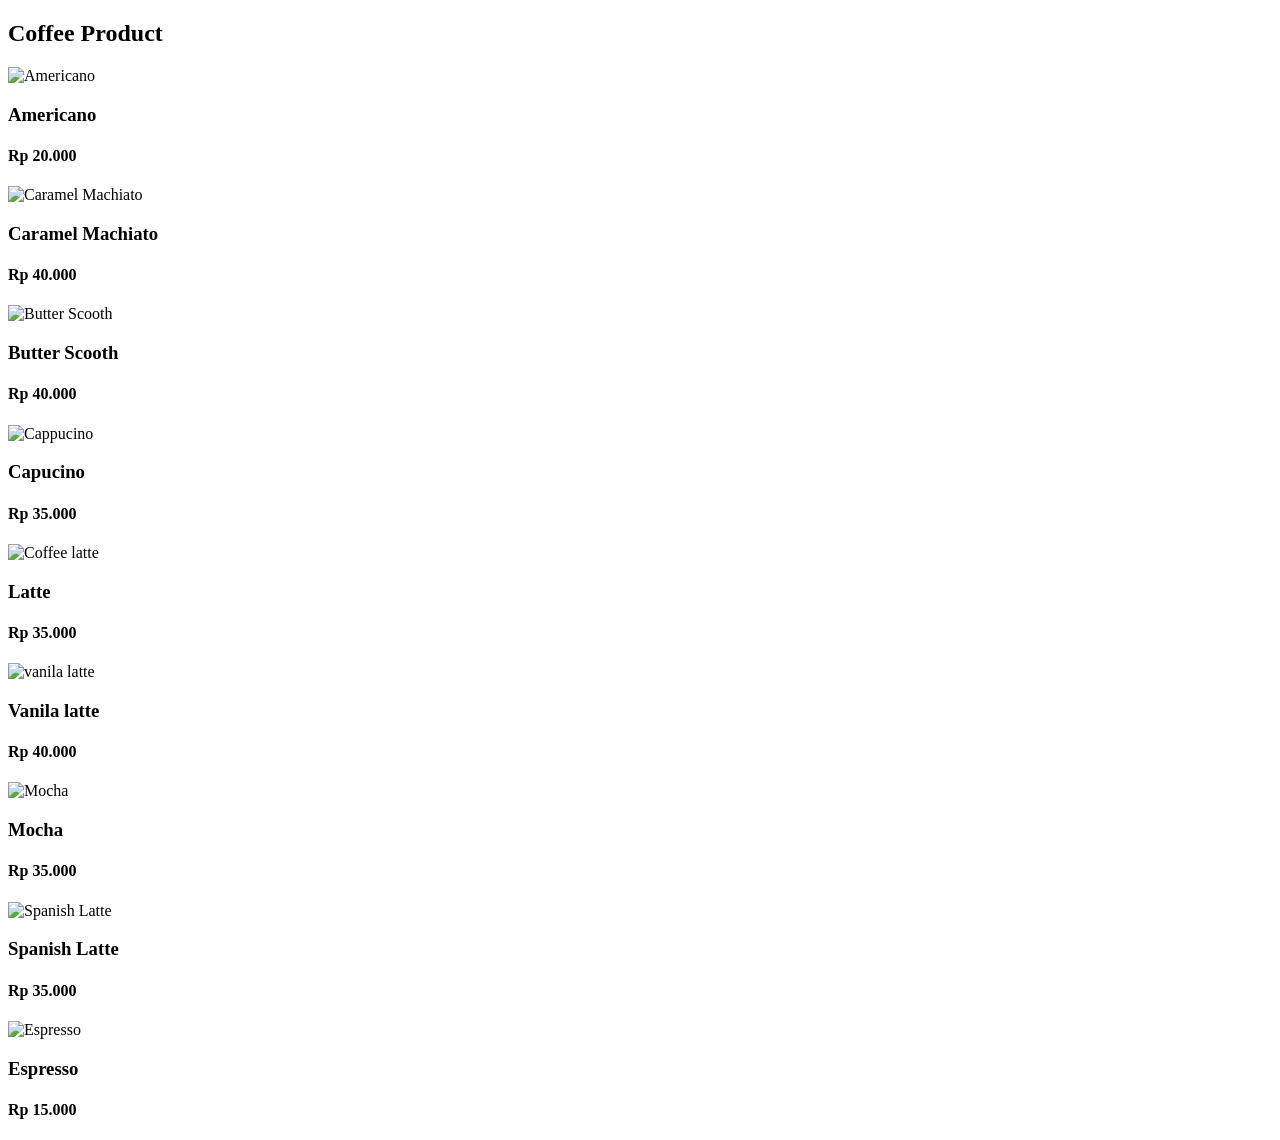
==== menu.html @ 16286ae5 "Add files via upload update menu coffe" ====
<!DOCTYPE html>
<html lang="id">

<head>
    <meta charset="UTF-8">
    <meta name="viewport" content="width=device-width, initial-scale=1.0">
    <title>Menu Coffee MAS REY</title>

    <link rel="stylesheet" href="style.css">
</head>

<body>

    <section class="menu">
        <h2>Coffee Product</h2>

        <div class="menu-container">

            <div class="card">
                <img src="kupii.jpeg" alt="Americano">
                <div class="card-body">
                    <h3>Americano</h3>
                    <h4>Rp 20.000</h4>
                </div>
            </div>

            <div class="card">
                <img src="ciato.jpeg" alt="Caramel Machiato">
                <div class="card-body">
                    <h3>Caramel Machiato</h3>
                    <h4>Rp 40.000</h4>
                </div>
            </div>

            <div class="card">
                <img src="ex.jpeg" alt="Butter Scooth">
                <div class="card-body">
                    <h3>Butter Scooth</h3>
                    <h4>Rp 40.000</h4>
                </div>
            </div>

            <div class="card">
                <img src="rere.jpeg" alt="Cappucino">
                <div class="card-body">
                    <h3>Capucino</h3>
                    <h4>Rp 35.000</h4>
                </div>
            </div>

            <div class="card">
                <img src="latteh.jpeg" alt="Coffee latte">
                <div class="card-body">
                    <h3>Latte</h3>
                    <h4>Rp 35.000</h4>
                </div>
            </div>

            <div class="card">
                <img src="vanila l.jpeg" alt="vanila latte">
                <div class="card-body">
                    <h3>Vanila latte</h3>
                    <h4>Rp 40.000</h4>
                </div>
            </div>

            <div class="card">
                <img src="mucha.jpeg" alt="Mocha">
                <div class="card-body">
                    <h3>Mocha</h3>
                    <h4>Rp 35.000</h4>
                </div>
            </div>


            <div class="card">
                <img src="spanish.jpeg" alt="Spanish Latte">
                <div class="card-body">
                    <h3>Spanish Latte</h3>
                    <h4>Rp 35.000</h4>
                </div>
            </div>

            <div class="card">
                <img src="espresso.jpeg" alt="Espresso">
                <div class="card-body">
                    <h3>Espresso</h3>
                    <h4>Rp 15.000</h4>
                </div>
            </div>




    </section>

</body>

</html>
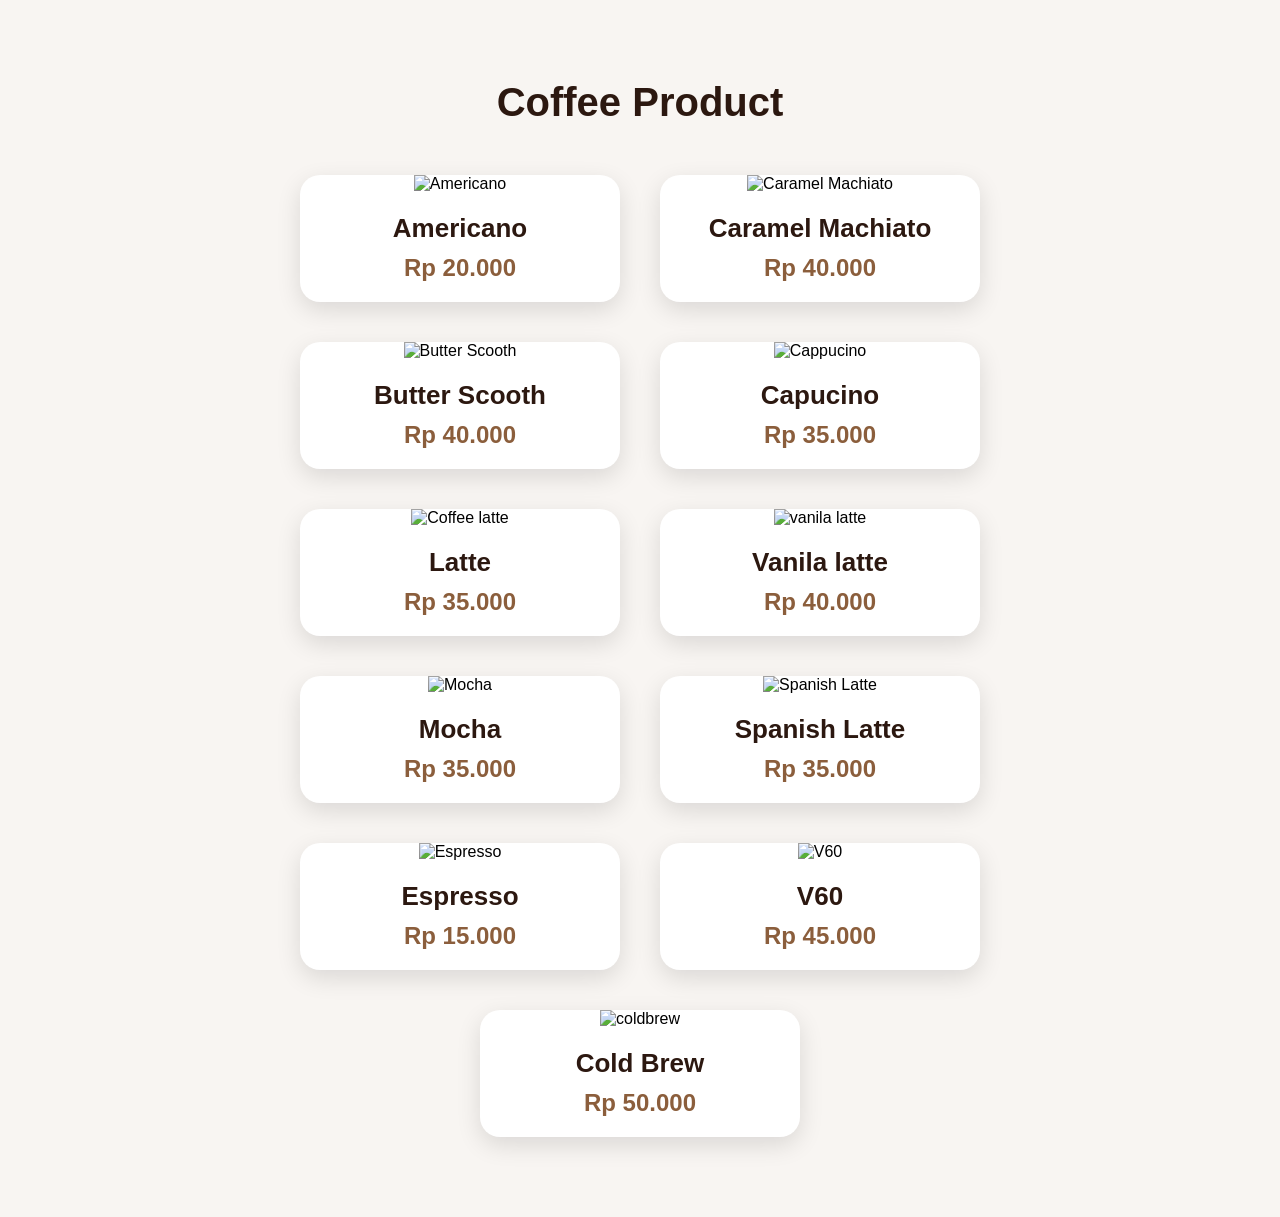
==== commit abf7258e: "project update project menu" ====
--- a/menu.html
+++ b/menu.html
@@ -89,6 +89,23 @@
                 </div>
             </div>
 
+            <div class="card">
+                <img src="V60.jpeg" alt="V60">
+                <div class="card-body">
+                    <h3>V60</h3>
+                    <h4>Rp 45.000</h4>
+                </div>
+            </div>
+
+            <div class="card">
+                <img src="cold brew.jpeg" alt="coldbrew">
+                <div class="card-body">
+                    <h3>Cold Brew</h3>
+                    <h4>Rp 50.000</h4>
+                </div>
+            </div>
+
+
 
 
 
--- a/style.css
+++ b/style.css
@@ -0,0 +1,399 @@
+
+*{
+    margin:0;
+    padding:0;
+    box-sizing:border-box;
+}
+
+body{
+    font-family:Arial, Helvetica, sans-serif;
+    background:#F5EDE4;
+}
+
+.container{
+    max-width:1200px;
+    margin:auto;
+    padding:0 20px;
+}
+
+/* ===== HEADER ===== */
+header{
+    background:#2C1810;
+    position:fixed;
+    top:0;
+    width:100%;
+    z-index:1000;
+    padding:20px 0;
+}
+
+header .container{
+    display:flex;
+    justify-content:space-between;
+    align-items:center;
+}
+
+.logo img{
+    width: 150px;;
+    height:auto;
+    display:block;
+}
+
+
+nav ul{
+    display:flex;
+    list-style:none;
+    gap:30px;
+}
+
+nav ul li a{
+    color:#fff;
+    text-decoration:none;
+    transition:.3s;
+}
+
+nav ul li a:hover{
+    color:#D4A373;
+}
+
+.hero{
+    min-height:100vh;
+    display:flex;
+    align-items:center;
+    justify-content:center;
+    text-align:center;
+    padding-top:80px;
+
+    background:
+    linear-gradient(rgba(0,0,0,.55),rgba(0,0,0,.55)),
+    url("fotokopi.jpeg");
+
+    background-size:cover;
+    background-position:center;
+    background-repeat:no-repeat;
+}
+
+.hero-content h1{
+    color:#D4A373;
+    font-size:70px;
+    margin-bottom:20px;
+}
+
+.hero-content p{
+    color:#fff;
+    font-size:18px;
+    margin-bottom:30px;
+}
+
+/* ===== BUTTON ===== */
+.btn{
+    display:inline-block;
+    background:#D4A373;
+    color:#2C1810;
+    text-decoration:none;
+    padding:15px 35px;
+    border-radius:30px;
+    font-weight:bold;
+    transition:.3s;
+}
+
+.btn:hover{
+    background:#E8C49A;
+    transform:scale(1.05);
+}
+
+/* ===== PRODUK ===== */
+.products{
+    padding:80px 0;
+}
+
+.section-title{
+    text-align:center;
+    font-size:40px;
+    margin-bottom:40px;
+    color:#2C1810;
+}
+
+.product-grid{
+    display:grid;
+    grid-template-columns:repeat(2,1fr);
+    gap:30px;
+}
+
+.product-card{
+    background:#fff;
+    border-radius:15px;
+    overflow:hidden;
+    text-align:center;
+    box-shadow:0 5px 20px rgba(0,0,0,.15);
+    transition:.3s;
+}
+
+.product-card:hover{
+    transform:translateY(-10px);
+}
+
+.product-image{
+    height:250px;
+    overflow:hidden;
+}
+
+.product-image img{
+    width:100%;
+    height:100%;
+    object-fit:cover;
+    transition:.3s;
+}
+
+.product-card:hover img{
+    transform:scale(1.1);
+}
+
+.product-card h3{
+    margin:20px 0 10px;
+    color:#2C1810;
+}
+
+.product-desc{
+    color:#666;
+    padding:0 20px 20px;
+}
+
+/* ===== JAM BUKA ===== */
+.jam-buka{
+    background:#3E2723;
+    padding:30px 0;
+}
+
+.jam-wrapper{
+    display:flex;
+    justify-content:center;
+    align-items:center;
+    gap:20px;
+}
+
+   .jam-icon{
+    display: flex;
+    align-items: center;
+    gap: 15px;
+    color: white;
+    font-size: 20px;
+}
+
+.jam-text h3{
+    color: #D4A373;
+    margin: 0;
+}
+
+.jam-text p{
+    margin: 0;
+    color: white;
+}
+
+.jam-text{
+    color:#fff;
+}
+
+.jam-text h3{
+    color:#D4A373;
+    margin-bottom:5px;
+}
+
+.jam-text p{
+    line-height:1.6;
+}
+
+/* ===== FOOTER ===== */
+footer{
+    background:#2C1810;
+    color:#fff;
+    text-align:center;
+    padding:25px;
+}
+
+/* ===== RESPONSIVE ===== */
+@media(max-width:768px){
+}
+
+.hero-content h1{
+    font-size:45px;
+}
+
+.product-grid{
+    grid-template-columns:1fr;
+}
+
+header .container{
+    flex-direction:column;
+}
+
+nav ul{
+    margin-top:15px;
+    gap:15px;
+}
+
+.jam-wrapper
+    flex-direction:column;
+    text-align:center;
+}
+
+
+
+    /* ===== ABOUT ===== */
+
+.about{
+    width: 80%;
+    max-width: 900px;
+    margin: 120px auto 50px;
+    padding: 40px;
+    border-radius: 15px;
+}
+
+.about h1{
+    text-align: center;
+    color: #2C1810;
+    margin-bottom: 20px;
+}
+
+.about h2{
+    color: #D4A373;
+    margin-top: 30px;
+}
+
+.about img{
+    width: 70%;
+    max-width: 700px;
+    display: block;
+    margin: 20px auto;
+    border-radius: 15px;
+}
+
+.about p{
+    text-align: justify;
+    line-height: 1.8;
+    font-size: 17px;
+    color: #555;
+}
+.contact{
+    padding: 120px 20px;
+}
+
+.contact .container{
+    max-width: 700px;
+    margin: auto;
+    background: white;
+    padding: 30px;
+    border-radius: 10px;
+}
+
+.contact h1{
+    text-align: center;
+    margin-bottom: 20px;
+}
+
+.contact input,
+.contact textarea{
+    width: 100%;
+    padding: 12px;
+    margin: 10px 0;
+}
+
+.contact button{
+    background: #c89b3c;
+    color: white;
+    border: none;
+    padding: 12px 25px;
+    border-radius: 5px;
+    cursor: pointer;
+}
+
+/* ===== MENU ===== */
+
+.menu-section{
+    padding:80px 8%;
+    background:#f7f3ef;
+}
+
+.menu-title{
+    text-align:center;
+    font-size:40px;
+    color:#5b3a29;
+    margin-bottom:50px;
+}
+
+.menu-grid{
+    display:grid;
+    grid-template-columns:repeat(auto-fit,minmax(260px,1fr));
+    gap:30px;
+}
+
+.product-card{
+    background:#fff;
+    border-radius:18px;
+    overflow:hidden;
+    text-align:center;
+    box-shadow:0 8px 20px rgba(0,0,0,.15);
+    transition:.3s;
+}
+
+.menu{
+    padding:80px 10%;
+    background:#f8f5f2;
+    text-align:center;
+}
+
+.menu h2{
+    font-size:40px;
+    margin-bottom:50px;
+    color:#2c1810;
+}
+
+.menu-container{
+    display:flex;
+    justify-content:center;
+    gap:40px;
+    flex-wrap:wrap;
+}
+
+.card{
+    width:320px;
+    background:#fff;
+    border-radius:20px;
+    overflow:hidden;
+    box-shadow:0 8px 25px rgba(0,0,0,.12);
+    transition:.3s;
+}
+
+.card:hover{
+    transform:translateY(-8px);
+    box-shadow:0 15px 35px rgba(0,0,0,.18);
+}
+
+.card img{
+    width:100%;
+    height:auto;
+    object-fit:contain
+    display:block;
+}
+
+.card-body{
+    padding:20px;
+}
+
+.card-body h3{
+    font-size:26px;
+    color:#2c1810;
+    margin-bottom:10px;
+}
+
+.card-body p{
+    color:#666;
+    font-size:15px;
+    line-height:1.6;
+    margin-bottom:20px;
+}
+
+.card-body h4{
+    color:#8B5E3C;
+    font-size:24px;
+    font-weight:bold;
+}
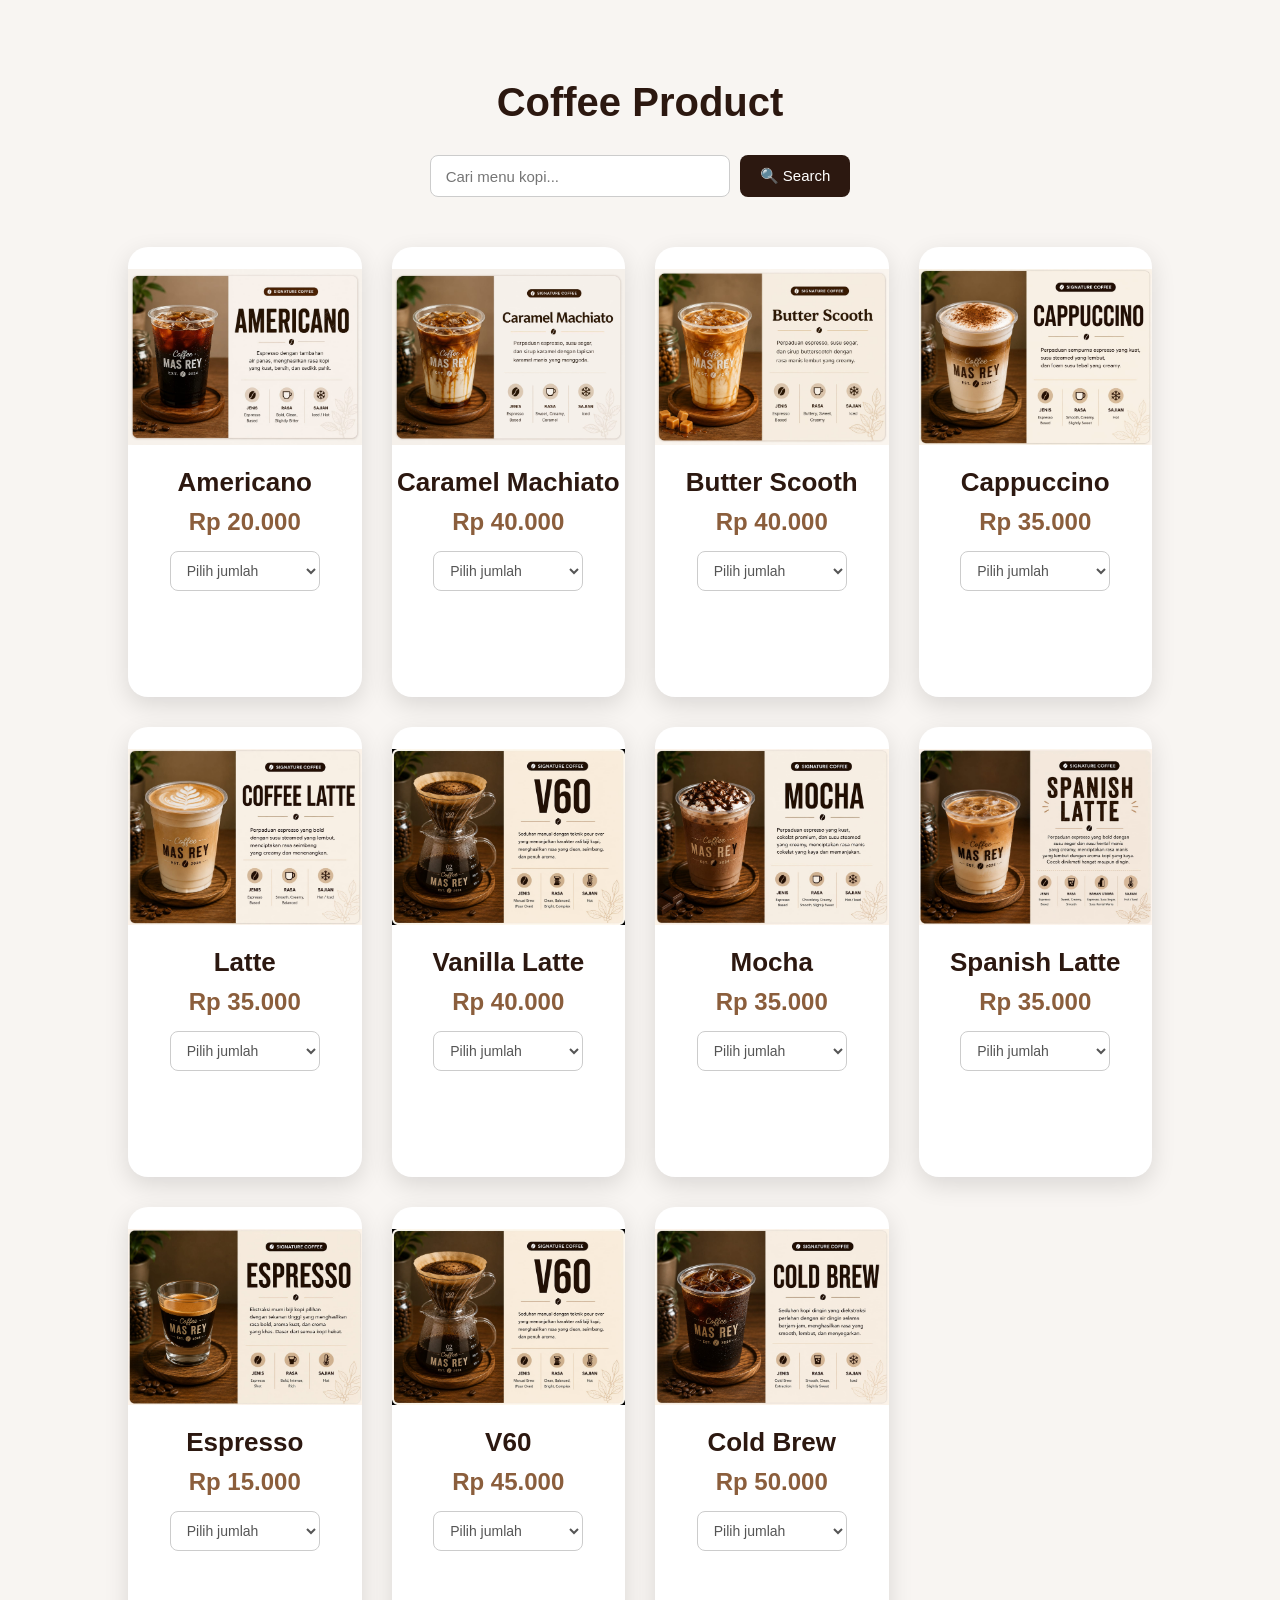
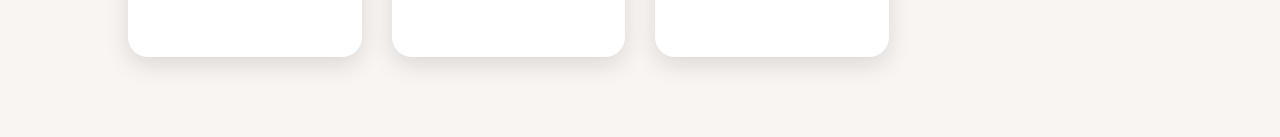
==== commit 82ce36a6: "refactor: move assets to root" ====
--- a/menu.html
+++ b/menu.html
@@ -6,108 +6,199 @@
     <meta name="viewport" content="width=device-width, initial-scale=1.0">
     <title>Menu Coffee MAS REY</title>
 
-    <link rel="stylesheet" href="style.css">
+    <link rel="stylesheet" href="assets/css/style.css">
 </head>
 
 <body>
 
     <section class="menu">
+
         <h2>Coffee Product</h2>
 
+        <div class="search-menu">
+            <input type="search" placeholder="Cari menu kopi...">
+            <button type="button">🔍 Search</button>
+        </div>
+
         <div class="menu-container">
 
             <div class="card">
-                <img src="kupii.jpeg" alt="Americano">
+                <img src="assets/img/kupii.jpeg" alt="Americano">
                 <div class="card-body">
                     <h3>Americano</h3>
                     <h4>Rp 20.000</h4>
-                </div>
-            </div>
-
-            <div class="card">
-                <img src="ciato.jpeg" alt="Caramel Machiato">
+                    <select>
+                        <option>Pilih jumlah</option>
+                        <option>1</option>
+                        <option>2</option>
+                        <option>3</option>
+                        <option>4</option>
+                        <option>5</option>
+                    </select>
+                </div>
+            </div>
+
+            <div class="card">
+                <img src="assets/img/ciato.jpeg" alt="Caramel Machiato">
                 <div class="card-body">
                     <h3>Caramel Machiato</h3>
                     <h4>Rp 40.000</h4>
-                </div>
-            </div>
-
-            <div class="card">
-                <img src="ex.jpeg" alt="Butter Scooth">
+                    <select>
+                        <option>Pilih jumlah</option>
+                        <option>1</option>
+                        <option>2</option>
+                        <option>3</option>
+                        <option>4</option>
+                        <option>5</option>
+                    </select>
+                </div>
+            </div>
+
+            <div class="card">
+                <img src="assets/img/ex.jpeg" alt="Butter Scooth">
                 <div class="card-body">
                     <h3>Butter Scooth</h3>
                     <h4>Rp 40.000</h4>
-                </div>
-            </div>
-
-            <div class="card">
-                <img src="rere.jpeg" alt="Cappucino">
-                <div class="card-body">
-                    <h3>Capucino</h3>
-                    <h4>Rp 35.000</h4>
-                </div>
-            </div>
-
-            <div class="card">
-                <img src="latteh.jpeg" alt="Coffee latte">
+                    <select>
+                        <option>Pilih jumlah</option>
+                        <option>1</option>
+                        <option>2</option>
+                        <option>3</option>
+                        <option>4</option>
+                        <option>5</option>
+                    </select>
+                </div>
+            </div>
+
+            <div class="card">
+                <img src="assets/img/rere.jpeg" alt="Cappuccino">
+                <div class="card-body">
+                    <h3>Cappuccino</h3>
+                    <h4>Rp 35.000</h4>
+                    <select>
+                        <option>Pilih jumlah</option>
+                        <option>1</option>
+                        <option>2</option>
+                        <option>3</option>
+                        <option>4</option>
+                        <option>5</option>
+                    </select>
+                </div>
+            </div>
+
+            <div class="card">
+                <img src="assets/img/latteh.jpeg" alt="Latte">
                 <div class="card-body">
                     <h3>Latte</h3>
                     <h4>Rp 35.000</h4>
-                </div>
-            </div>
-
-            <div class="card">
-                <img src="vanila l.jpeg" alt="vanila latte">
-                <div class="card-body">
-                    <h3>Vanila latte</h3>
+                    <select>
+                        <option>Pilih jumlah</option>
+                        <option>1</option>
+                        <option>2</option>
+                        <option>3</option>
+                        <option>4</option>
+                        <option>5</option>
+                    </select>
+                </div>
+            </div>
+
+            <div class="card">
+                <img src="assets/img/V60.jpeg" alt="Vanilla Latte">
+                <div class="card-body">
+                    <h3>Vanilla Latte</h3>
                     <h4>Rp 40.000</h4>
-                </div>
-            </div>
-
-            <div class="card">
-                <img src="mucha.jpeg" alt="Mocha">
+                    <select>
+                        <option>Pilih jumlah</option>
+                        <option>1</option>
+                        <option>2</option>
+                        <option>3</option>
+                        <option>4</option>
+                        <option>5</option>
+                    </select>
+                </div>
+            </div>
+
+            <div class="card">
+                <img src="assets/img/mucha.jpeg" alt="Mocha">
                 <div class="card-body">
                     <h3>Mocha</h3>
                     <h4>Rp 35.000</h4>
-                </div>
-            </div>
-
-
-            <div class="card">
-                <img src="spanish.jpeg" alt="Spanish Latte">
+                    <select>
+                        <option>Pilih jumlah</option>
+                        <option>1</option>
+                        <option>2</option>
+                        <option>3</option>
+                        <option>4</option>
+                        <option>5</option>
+                    </select>
+                </div>
+            </div>
+
+            <div class="card">
+                <img src="assets/img/spanish.jpeg" alt="Spanish Latte">
                 <div class="card-body">
                     <h3>Spanish Latte</h3>
                     <h4>Rp 35.000</h4>
-                </div>
-            </div>
-
-            <div class="card">
-                <img src="espresso.jpeg" alt="Espresso">
+                    <select>
+                        <option>Pilih jumlah</option>
+                        <option>1</option>
+                        <option>2</option>
+                        <option>3</option>
+                        <option>4</option>
+                        <option>5</option>
+                    </select>
+                </div>
+            </div>
+
+            <div class="card">
+                <img src="assets/img/espresso.jpeg" alt="Espresso">
                 <div class="card-body">
                     <h3>Espresso</h3>
                     <h4>Rp 15.000</h4>
-                </div>
-            </div>
-
-            <div class="card">
-                <img src="V60.jpeg" alt="V60">
+                    <select>
+                        <option>Pilih jumlah</option>
+                        <option>1</option>
+                        <option>2</option>
+                        <option>3</option>
+                        <option>4</option>
+                        <option>5</option>
+                    </select>
+                </div>
+            </div>
+
+            <div class="card">
+                <img src="assets/img/V60.jpeg" alt="V60">
                 <div class="card-body">
                     <h3>V60</h3>
                     <h4>Rp 45.000</h4>
-                </div>
-            </div>
-
-            <div class="card">
-                <img src="cold brew.jpeg" alt="coldbrew">
+                    <select>
+                        <option>Pilih jumlah</option>
+                        <option>1</option>
+                        <option>2</option>
+                        <option>3</option>
+                        <option>4</option>
+                        <option>5</option>
+                    </select>
+                </div>
+            </div>
+
+            <div class="card">
+                <img src="assets/img/cold brew.jpeg" alt="Cold Brew">
                 <div class="card-body">
                     <h3>Cold Brew</h3>
                     <h4>Rp 50.000</h4>
-                </div>
-            </div>
-
-
-
-
+                    <select>
+                        <option>Pilih jumlah</option>
+                        <option>1</option>
+                        <option>2</option>
+                        <option>3</option>
+                        <option>4</option>
+                        <option>5</option>
+                    </select>
+                </div>
+            </div>
+
+        </div>
 
     </section>
 
--- a/assets/css/style.css
+++ b/assets/css/style.css
@@ -0,0 +1,556 @@
+* {
+    margin: 0;
+    padding: 0;
+    box-sizing: border-box;
+}
+
+body {
+    font-family: Arial, Helvetica, sans-serif;
+    background: #F5EDE4;
+}
+
+/* ===== CONTAINER ===== */
+
+.container {
+    max-width: 1200px;
+    margin: auto;
+    padding: 0 20px;
+}
+
+/* ===== HEADER ===== */
+
+header {
+    background: #2C1810;
+    position: fixed;
+    top: 0;
+    width: 100%;
+    z-index: 1000;
+    padding: 20px 0;
+}
+
+header .container {
+    display: flex;
+    justify-content: space-between;
+    align-items: center;
+}
+
+.logo img {
+    width: 150px;
+    height: auto;
+    display: block;
+}
+
+nav ul {
+    display: flex;
+    list-style: none;
+    gap: 30px;
+}
+
+nav ul li a {
+    color: #fff;
+    text-decoration: none;
+    transition: .3s;
+}
+
+nav ul li a:hover {
+    color: #D4A373;
+}
+
+/* ===== HERO ===== */
+
+.hero {
+    min-height: 100vh;
+    display: flex;
+    align-items: center;
+    justify-content: center;
+    text-align: center;
+    padding-top: 80px;
+
+    background:
+        linear-gradient(rgba(0,0,0,.55), rgba(0,0,0,.55)),
+        url(/assets/img/fotokopi.jpeg);
+
+    background-size: cover;
+    background-position: center;
+    background-repeat: no-repeat;
+}
+
+.hero-content h1 {
+    color: #D4A373;
+    font-size: 70px;
+    margin-bottom: 20px;
+}
+
+.hero-content p {
+    color: #fff;
+    font-size: 18px;
+    margin-bottom: 30px;
+}
+
+/* ===== BUTTON ===== */
+
+.btn {
+    display: inline-block;
+    background: #D4A373;
+    color: #2C1810;
+    text-decoration: none;
+    padding: 15px 35px;
+    border-radius: 30px;
+    font-weight: bold;
+    transition: .3s;
+}
+
+.btn:hover {
+    background: #E8C49A;
+    transform: scale(1.05);
+}
+
+/* ===== PRODUK ===== */
+
+.products {
+    padding: 80px 0;
+}
+
+.section-title {
+    text-align: center;
+    font-size: 40px;
+    margin-bottom: 40px;
+    color: #2C1810;
+}
+
+.product-grid {
+    display: grid;
+    grid-template-columns: repeat(2, 1fr);
+    gap: 30px;
+}
+
+.product-card {
+    background: #fff;
+    border-radius: 15px;
+    overflow: hidden;
+    text-align: center;
+    box-shadow: 0 5px 20px rgba(0,0,0,.15);
+    transition: .3s;
+}
+
+.product-card:hover {
+    transform: translateY(-10px);
+}
+
+.product-image {
+    height: 250px;
+    overflow: hidden;
+}
+
+.product-image img {
+    width: 100%;
+    height: 100%;
+    object-fit: cover;
+    transition: .3s;
+}
+
+.product-card:hover img {
+    transform: scale(1.1);
+}
+
+.product-card h3 {
+    margin: 20px 0 10px;
+    color: #2C1810;
+}
+
+.product-desc {
+    color: #666;
+    padding: 0 20px 20px;
+}
+
+/* ===== JAM BUKA ===== */
+
+.jam-buka {
+    background: #3E2723;
+    padding: 30px 0;
+}
+
+.jam-wrapper {
+    display: flex;
+    justify-content: center;
+    align-items: center;
+    gap: 20px;
+}
+
+.jam-icon {
+    display: flex;
+    align-items: center;
+    gap: 15px;
+    color: white;
+    font-size: 20px;
+}
+
+.jam-text {
+    color: #fff;
+}
+
+.jam-text h3 {
+    color: #D4A373;
+    margin-bottom: 5px;
+}
+
+.jam-text p {
+    color: white;
+    line-height: 1.6;
+}
+
+/* ===== FOOTER ===== */
+
+footer {
+    background: #2C1810;
+    color: #fff;
+    text-align: center;
+    padding: 25px;
+}
+
+/* ===== ABOUT ===== */
+
+.about {
+    width: 80%;
+    max-width: 900px;
+    margin: 120px auto 50px;
+    padding: 40px;
+    border-radius: 15px;
+}
+
+.about h1 {
+    text-align: center;
+    color: #2C1810;
+    margin-bottom: 20px;
+}
+
+.about h2 {
+    color: #D4A373;
+    margin-top: 30px;
+}
+
+.about img {
+    width: 70%;
+    max-width: 700px;
+    display: block;
+    margin: 20px auto;
+    border-radius: 15px;
+}
+
+.about p {
+    text-align: justify;
+    line-height: 1.8;
+    font-size: 17px;
+    color: #555;
+}
+
+/* ===== CONTACT ===== */
+
+.contact {
+    padding: 120px 20px;
+}
+
+.contact .container {
+    max-width: 700px;
+    margin: auto;
+    background: white;
+    padding: 30px;
+    border-radius: 10px;
+}
+
+.contact h1 {
+    text-align: center;
+    margin-bottom: 20px;
+}
+
+.contact input,
+.contact textarea {
+    width: 100%;
+    padding: 12px;
+    margin: 10px 0;
+}
+
+.contact button {
+    background: #c89b3c;
+    color: white;
+    border: none;
+    padding: 12px 25px;
+    border-radius: 5px;
+    cursor: pointer;
+}
+
+/* ===== MENU ===== */
+
+.menu {
+    padding: 80px 10%;
+    background: #f8f5f2;
+    text-align: center;
+    min-height: 100vh;
+}
+
+.menu h2 {
+    font-size: 40px;
+    margin-bottom: 30px;
+    color: #2c1810;
+}
+
+.search-menu {
+    display: flex;
+    justify-content: center;
+    align-items: center;
+    gap: 10px;
+    margin-bottom: 50px;
+}
+
+.search-menu input {
+    width: 300px;
+    height: 42px;
+    padding: 0 15px;
+    border: 1px solid #ccc;
+    border-radius: 8px;
+    font-size: 15px;
+    outline: none;
+}
+
+.search-menu input:focus {
+    border-color: #8b5e3c;
+}
+
+.search-menu button {
+    height: 42px;
+    padding: 0 20px;
+    border: none;
+    border-radius: 8px;
+    background: #2c1810;
+    color: white;
+    font-size: 15px;
+    cursor: pointer;
+}
+
+.search-menu button:hover {
+    background: #5b3a29;
+}
+
+/* ===== MENU CONTAINER ===== */
+
+.menu-container {
+    width: 100%;
+    max-width: 1100px;
+    margin: 0 auto;
+
+    display: grid;
+    grid-template-columns: repeat(4, 1fr);
+    gap: 30px;
+
+    align-items: start;
+}
+
+/* ===== MENU CARD ===== */
+
+.menu-container .card {
+    width: 100%;
+    background: #fff;
+    border-radius: 20px;
+    overflow: hidden;
+    box-shadow: 0 8px 25px rgba(0,0,0,.12);
+    transition: .3s;
+    height: 450px;
+    display: flex;
+    flex-direction: column;
+}
+
+.menu-container .card:hover {
+    transform: translateY(-8px);
+    box-shadow: 0 15px 35px rgba(0,0,0,.18);
+}
+
+.menu-container .card img {
+    width: 100%;
+    height: 220px;
+    object-fit: contain;
+    display: block;
+}
+
+.menu-container .card-body {
+    font-size: 26px;
+    color:#2c1810
+    margin: bottom 10px;
+}
+
+.menu-container .card-body h3 {
+    font-size: 26px;
+    color: #2c1810;
+    margin-bottom: 10px;
+}
+
+.menu-container .card-body p {
+    color: #666;
+    font-size: 15px;
+    line-height: 1.6;
+    margin-bottom: 20px;
+}
+
+.menu-container .card-body h4 {
+    color: #8B5E3C;
+    font-size: 24px;
+    font-weight: bold;
+    margin-bottom: 15px;
+}
+
+.menu-container .card-body select {
+    width: 150px;
+    padding: 10px 12px;
+    border: 1px solid #ccc;
+    border-radius: 8px;
+    background: white;
+    color: #555;
+    font-size: 14px;
+    cursor: pointer;
+}
+
+/* ===== TESTIMONI ===== */
+
+#testimoni {
+    background: #111;
+}
+
+#testimoni h2 {
+    color: #fff;
+}
+
+#testimoni .card {
+    border: none;
+    border-radius: 15px;
+    transition: .3s;
+}
+
+#testimoni .card:hover {
+    transform: translateY(-5px);
+}
+
+#testimoni .card-text {
+    color: #555;
+}
+
+/* ===== PAYMENT ===== */
+
+.payment {
+    padding: 120px 20px 50px;
+    text-align: center;
+    min-height: 100vh;
+    background-color: #1a0f0a;
+    color: white;
+}
+
+.payment h2 {
+    font-size: 35px;
+    margin-bottom: 10px;
+}
+
+.payment > p {
+    margin-bottom: 35px;
+    color: #ccc;
+}
+
+.payment-container {
+    max-width: 1000px;
+    margin: auto;
+    display: flex;
+    justify-content: center;
+    gap: 25px;
+    flex-wrap: wrap;
+}
+
+.payment-card {
+    width: 280px;
+    padding: 25px;
+    background-color: #a97763;
+    border-radius: 15px;
+    box-shadow: 0 5px 15px rgba(0,0,0,0.4);
+}
+
+.payment-card h3 {
+    font-size: 24px;
+    margin-bottom: 15px;
+}
+
+.payment-card p {
+    color: #ddd;
+    line-height: 1.6;
+}
+
+.payment-card img {
+    width: 150px;
+    height: 150px;
+    object-fit: contain;
+    margin: 15px auto;
+    display: block;
+}
+
+/* ===== RESPONSIVE ===== */
+
+@media (max-width: 768px) {
+
+    header .container,
+    .jam-wrapper {
+        flex-direction: column;
+    }
+
+    nav ul {
+        flex-wrap: wrap;
+        justify-content: center;
+        gap: 12px;
+    }
+
+    .hero-content h1 {
+        font-size: 45px;
+    }
+
+    .product-grid {
+        grid-template-columns: 1fr;
+    }
+
+    .about {
+        width: 90%;
+    }
+
+    .about img {
+        width: 100%;
+    }
+
+    .menu-container {
+        grid-template-columns: repeat(2, 1fr);
+        gap: 15px;
+        height: 390px;
+    }
+
+    .menu-container .card img {
+        height: 180px;
+        display: flex;
+        align-items: center;
+        justify-content: center;
+    }
+
+    .search-menu {
+        flex-wrap: wrap;
+    }
+
+    .contact .container {
+        width: 100%;
+    }
+
+    .contact-info {
+        grid-template-columns: 1fr;
+    }
+
+    .contact input,
+    .contact textarea,
+    .contact button {
+        width: 100%;
+    }
+
+    .payment-card {
+        width: 100%;
+        max-width: 350px;
+    }
+}
